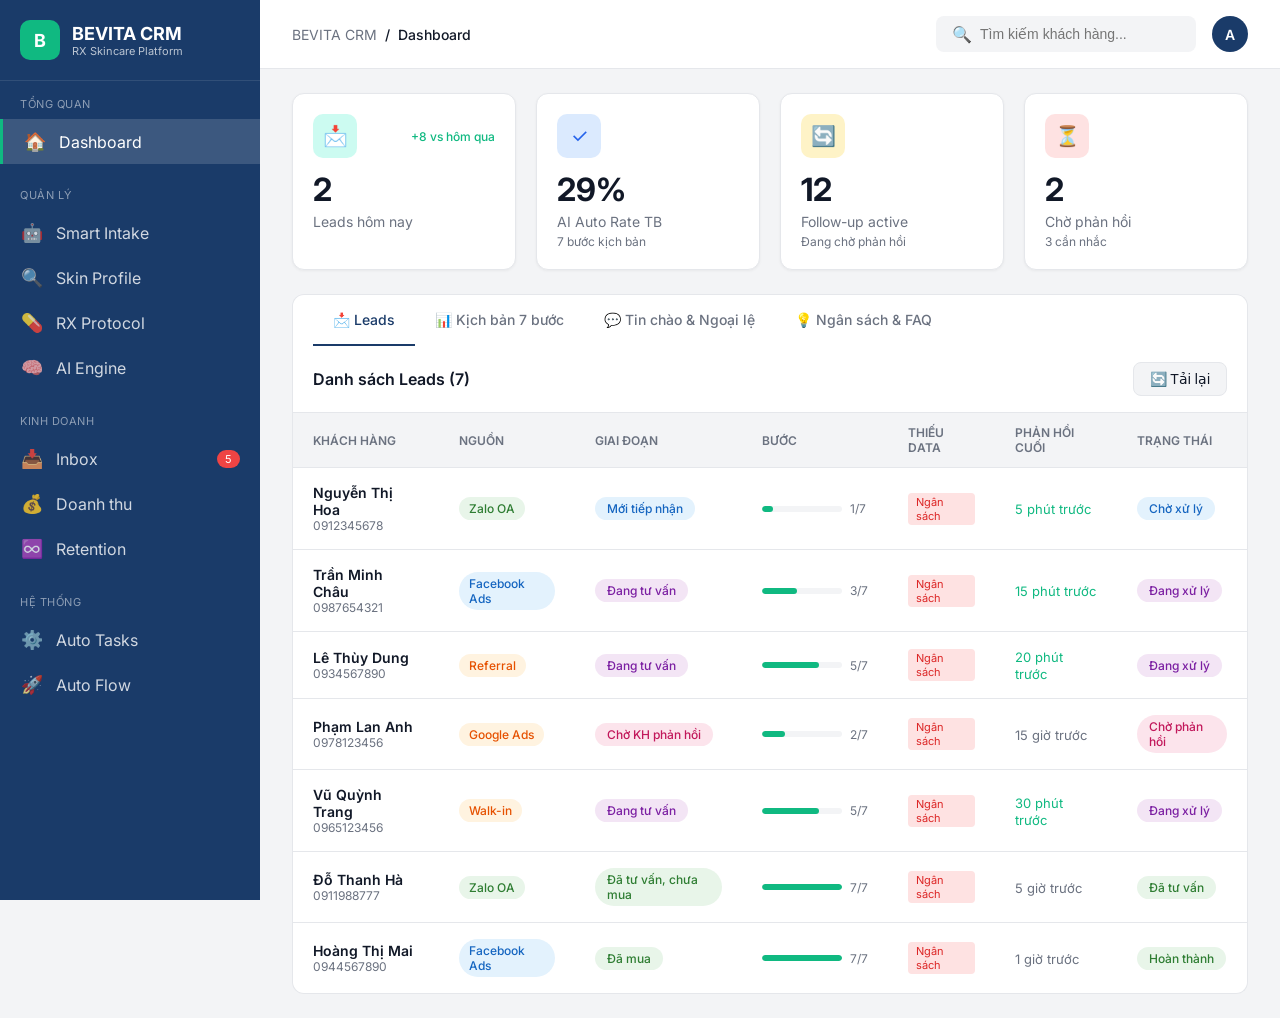
==== crm/index.html @ ffce0456 "Update Customer Detail UI to match new design" ====
<!DOCTYPE html>
<html lang="vi">
<head>
    <meta charset="UTF-8">
    <meta name="viewport" content="width=device-width, initial-scale=1.0">
    <title>BEVITA CRM - Dashboard</title>
    <link rel="stylesheet" href="css/styles.css">
    <link href="https://fonts.googleapis.com/css2?family=Inter:wght@400;500;600;700&display=swap" rel="stylesheet">
    <style>
        :root {
            --primary: #1a3b69;
            --primary-light: #2d5a9e;
            --accent: #10B981;
            --accent-light: #D1FAE5;
            --warning: #F59E0B;
            --danger: #EF4444;
            --bg: #F3F4F6;
            --surface: #FFFFFF;
            --border: #E5E7EB;
            --text: #111827;
            --text-secondary: #6B7280;
        }

        * {
            margin: 0;
            padding: 0;
            box-sizing: border-box;
        }

        body {
            font-family: 'Inter', -apple-system, BlinkMacSystemFont, sans-serif;
            background: var(--bg);
            color: var(--text);
            min-height: 100vh;
        }

        /* Layout */
        .app-layout {
            display: flex;
            min-height: 100vh;
        }

        /* Sidebar */
        .sidebar {
            width: 260px;
            background: var(--primary);
            color: white;
            padding: 0;
            flex-shrink: 0;
            position: fixed;
            height: 100vh;
            overflow-y: auto;
        }

        .sidebar-header {
            padding: 20px;
            border-bottom: 1px solid rgba(255,255,255,0.1);
        }

        .logo {
            display: flex;
            align-items: center;
            gap: 12px;
        }

        .logo-icon {
            width: 40px;
            height: 40px;
            background: var(--accent);
            border-radius: 10px;
            display: flex;
            align-items: center;
            justify-content: center;
            font-weight: 700;
            font-size: 18px;
        }

        .logo-text h1 {
            font-size: 18px;
            font-weight: 700;
        }

        .logo-text p {
            font-size: 11px;
            opacity: 0.7;
        }

        .sidebar-nav {
            padding: 16px 0;
        }

        .nav-section {
            margin-bottom: 24px;
        }

        .nav-section-title {
            font-size: 11px;
            text-transform: uppercase;
            color: rgba(255,255,255,0.5);
            padding: 0 20px;
            margin-bottom: 8px;
            letter-spacing: 0.5px;
        }

        .nav-item {
            display: flex;
            align-items: center;
            gap: 12px;
            padding: 12px 20px;
            color: rgba(255,255,255,0.8);
            text-decoration: none;
            transition: all 0.2s;
            cursor: pointer;
        }

        .nav-item:hover {
            background: rgba(255,255,255,0.1);
            color: white;
        }

        .nav-item.active {
            background: rgba(255,255,255,0.15);
            color: white;
            border-left: 3px solid var(--accent);
        }

        .nav-item .badge {
            margin-left: auto;
            background: var(--danger);
            color: white;
            font-size: 11px;
            padding: 2px 8px;
            border-radius: 10px;
        }

        .nav-icon {
            font-size: 18px;
            width: 24px;
            text-align: center;
        }

        /* Main Content */
        .main-content {
            flex: 1;
            margin-left: 260px;
            min-height: 100vh;
        }

        /* Header */
        .top-header {
            background: var(--surface);
            padding: 16px 32px;
            border-bottom: 1px solid var(--border);
            display: flex;
            align-items: center;
            justify-content: space-between;
            position: sticky;
            top: 0;
            z-index: 100;
        }

        .breadcrumb {
            display: flex;
            align-items: center;
            gap: 8px;
            font-size: 14px;
        }

        .breadcrumb a {
            color: var(--text-secondary);
            text-decoration: none;
        }

        .breadcrumb span {
            color: var(--text);
            font-weight: 500;
        }

        .header-actions {
            display: flex;
            align-items: center;
            gap: 16px;
        }

        .search-box {
            display: flex;
            align-items: center;
            background: var(--bg);
            border-radius: 8px;
            padding: 8px 16px;
            gap: 8px;
        }

        .search-box input {
            border: none;
            background: transparent;
            outline: none;
            font-size: 14px;
            width: 200px;
        }

        .user-menu {
            display: flex;
            align-items: center;
            gap: 12px;
            cursor: pointer;
        }

        .user-avatar {
            width: 36px;
            height: 36px;
            border-radius: 50%;
            background: var(--primary);
            color: white;
            display: flex;
            align-items: center;
            justify-content: center;
            font-weight: 600;
            font-size: 14px;
        }

        /* Page Content */
        .page-content {
            padding: 24px 32px;
        }

        .page-header {
            margin-bottom: 24px;
        }

        .page-title {
            font-size: 24px;
            font-weight: 700;
            color: var(--text);
            margin-bottom: 4px;
        }

        .page-subtitle {
            font-size: 14px;
            color: var(--text-secondary);
        }

        /* Metrics Grid */
        .metrics-grid {
            display: grid;
            grid-template-columns: repeat(4, 1fr);
            gap: 20px;
            margin-bottom: 24px;
        }

        .metric-card {
            background: var(--surface);
            border-radius: 12px;
            padding: 20px;
            box-shadow: 0 1px 3px rgba(0,0,0,0.05);
            border: 1px solid var(--border);
        }

        .metric-header {
            display: flex;
            align-items: center;
            justify-content: space-between;
            margin-bottom: 12px;
        }

        .metric-icon {
            width: 44px;
            height: 44px;
            border-radius: 10px;
            display: flex;
            align-items: center;
            justify-content: center;
            font-size: 20px;
        }

        .metric-icon.teal {
            background: #CCFBF1;
            color: #0D9488;
        }

        .metric-icon.blue {
            background: #DBEAFE;
            color: #2563EB;
        }

        .metric-icon.orange {
            background: #FEF3C7;
            color: #D97706;
        }

        .metric-icon.red {
            background: #FEE2E2;
            color: #DC2626;
        }

        .metric-trend {
            font-size: 12px;
            font-weight: 500;
        }

        .metric-trend.up {
            color: var(--accent);
        }

        .metric-trend.down {
            color: var(--danger);
        }

        .metric-value {
            font-size: 32px;
            font-weight: 700;
            color: var(--text);
            margin-bottom: 4px;
        }

        .metric-label {
            font-size: 14px;
            color: var(--text-secondary);
        }

        .metric-sublabel {
            font-size: 12px;
            color: var(--text-secondary);
            margin-top: 4px;
        }

        /* Tabs */
        .tabs {
            display: flex;
            gap: 0;
            background: var(--surface);
            border-radius: 12px 12px 0 0;
            border: 1px solid var(--border);
            border-bottom: none;
            padding: 0 20px;
        }

        .tab {
            padding: 16px 20px;
            font-size: 14px;
            font-weight: 500;
            color: var(--text-secondary);
            cursor: pointer;
            border-bottom: 2px solid transparent;
            transition: all 0.2s;
            display: flex;
            align-items: center;
            gap: 8px;
        }

        .tab:hover {
            color: var(--text);
        }

        .tab.active {
            color: var(--primary);
            border-bottom-color: var(--primary);
        }

        /* Table */
        .table-container {
            background: var(--surface);
            border-radius: 0 0 12px 12px;
            border: 1px solid var(--border);
            border-top: none;
            overflow: hidden;
        }

        .table-header {
            display: flex;
            align-items: center;
            justify-content: space-between;
            padding: 16px 20px;
            border-bottom: 1px solid var(--border);
        }

        .table-title {
            font-size: 16px;
            font-weight: 600;
        }

        .table-actions {
            display: flex;
            gap: 12px;
        }

        .btn {
            padding: 8px 16px;
            border-radius: 8px;
            font-size: 14px;
            font-weight: 500;
            cursor: pointer;
            transition: all 0.2s;
            border: none;
            display: inline-flex;
            align-items: center;
            gap: 8px;
        }

        .btn-primary {
            background: var(--primary);
            color: white;
        }

        .btn-primary:hover {
            background: var(--primary-light);
        }

        .btn-secondary {
            background: var(--bg);
            color: var(--text);
            border: 1px solid var(--border);
        }

        .btn-secondary:hover {
            background: var(--border);
        }

        table {
            width: 100%;
            border-collapse: collapse;
        }

        th {
            text-align: left;
            padding: 12px 20px;
            font-size: 12px;
            font-weight: 600;
            color: var(--text-secondary);
            text-transform: uppercase;
            background: var(--bg);
            border-bottom: 1px solid var(--border);
        }

        td {
            padding: 16px 20px;
            font-size: 14px;
            border-bottom: 1px solid var(--border);
            vertical-align: middle;
        }

        tr:hover {
            background: var(--bg);
        }

        tr:last-child td {
            border-bottom: none;
        }

        /* Customer Cell */
        .customer-cell {
            display: flex;
            flex-direction: column;
        }

        .customer-name {
            font-weight: 600;
            color: var(--text);
        }

        .customer-phone {
            font-size: 12px;
            color: var(--text-secondary);
        }

        /* Source Badge */
        .source-badge {
            display: inline-flex;
            align-items: center;
            gap: 6px;
            padding: 4px 10px;
            border-radius: 20px;
            font-size: 12px;
            font-weight: 500;
        }

        .source-badge.zalo {
            background: #E8F5E9;
            color: #2E7D32;
        }

        .source-badge.facebook {
            background: #E3F2FD;
            color: #1565C0;
        }

        .source-badge.website {
            background: #FFF3E0;
            color: #E65100;
        }

        /* Status Badge */
        .status-badge {
            display: inline-flex;
            align-items: center;
            gap: 6px;
            padding: 4px 12px;
            border-radius: 20px;
            font-size: 12px;
            font-weight: 500;
        }

        .status-badge.new {
            background: #E3F2FD;
            color: #1565C0;
        }

        .status-badge.survey {
            background: #FFF8E1;
            color: #F57F17;
        }

        .status-badge.consulting {
            background: #F3E5F5;
            color: #7B1FA2;
        }

        .status-badge.waiting {
            background: #FCE4EC;
            color: #C2185B;
        }

        .status-badge.closed {
            background: #E8F5E9;
            color: #2E7D32;
        }

        /* Step Progress */
        .step-progress {
            display: flex;
            align-items: center;
            gap: 8px;
        }

        .step-bar {
            width: 80px;
            height: 6px;
            background: var(--bg);
            border-radius: 3px;
            overflow: hidden;
        }

        .step-fill {
            height: 100%;
            background: var(--accent);
            border-radius: 3px;
            transition: width 0.3s;
        }

        .step-text {
            font-size: 12px;
            color: var(--text-secondary);
            white-space: nowrap;
        }

        /* Missing Data */
        .missing-data {
            display: flex;
            flex-wrap: wrap;
            gap: 4px;
        }

        .missing-tag {
            font-size: 11px;
            padding: 2px 8px;
            background: #FEE2E2;
            color: #DC2626;
            border-radius: 4px;
        }

        /* Time */
        .time-cell {
            font-size: 13px;
            color: var(--text-secondary);
        }

        .time-cell.recent {
            color: var(--accent);
        }

        /* Empty State */
        .empty-state {
            padding: 60px 20px;
            text-align: center;
        }

        .empty-icon {
            font-size: 48px;
            margin-bottom: 16px;
            opacity: 0.5;
        }

        .empty-title {
            font-size: 16px;
            font-weight: 600;
            margin-bottom: 8px;
        }

        .empty-desc {
            font-size: 14px;
            color: var(--text-secondary);
        }

        /* Loading */
        .loading {
            padding: 40px;
            text-align: center;
            color: var(--text-secondary);
        }

        .spinner {
            width: 32px;
            height: 32px;
            border: 3px solid var(--border);
            border-top-color: var(--primary);
            border-radius: 50%;
            animation: spin 1s linear infinite;
            margin: 0 auto 12px;
        }

        @keyframes spin {
            to { transform: rotate(360deg); }
        }

        /* Modal */
        .modal-overlay {
            position: fixed;
            top: 0;
            left: 0;
            right: 0;
            bottom: 0;
            background: rgba(0,0,0,0.5);
            display: none;
            align-items: center;
            justify-content: center;
            z-index: 1000;
        }

        .modal-overlay.active {
            display: flex;
        }

        .modal {
            background: var(--surface);
            border-radius: 16px;
            width: 90%;
            max-width: 1200px;
            max-height: 90vh;
            overflow: hidden;
            box-shadow: 0 20px 40px rgba(0,0,0,0.2);
        }

        .modal-header {
            padding: 20px 24px;
            border-bottom: 1px solid var(--border);
            display: flex;
            align-items: center;
            justify-content: space-between;
        }

        .modal-title {
            font-size: 20px;
            font-weight: 700;
        }

        .modal-close {
            width: 36px;
            height: 36px;
            border: none;
            background: var(--bg);
            border-radius: 8px;
            cursor: pointer;
            font-size: 18px;
            display: flex;
            align-items: center;
            justify-content: center;
        }

        .modal-body {
            padding: 24px;
            overflow-y: auto;
            max-height: calc(90vh - 140px);
        }

        /* Lead Detail - New Design */
        .lead-detail {
            display: grid;
            grid-template-columns: 1fr 340px;
            gap: 24px;
            align-items: start;
        }

        .lead-main {
            display: flex;
            flex-direction: column;
            gap: 24px;
        }

        /* Header Card */
        .detail-header {
            background: var(--surface);
            border-radius: 12px;
            padding: 24px;
            border: 1px solid var(--border);
            box-shadow: 0 1px 3px rgba(0,0,0,0.05);
        }

        .detail-header h2 {
            font-size: 24px;
            font-weight: 700;
            color: var(--text);
            margin-bottom: 12px;
        }

        .detail-meta {
            display: flex;
            flex-wrap: wrap;
            gap: 24px;
            margin-bottom: 24px;
            font-size: 14px;
            color: var(--text-secondary);
        }

        .detail-meta span {
            display: flex;
            align-items: center;
            gap: 8px;
        }

        .progress-container {
            background: var(--bg);
            padding: 16px 20px;
            border-radius: 8px;
        }

        .progress-track {
            height: 8px;
            background: #E5E7EB;
            border-radius: 4px;
            overflow: hidden;
            margin-bottom: 8px;
        }

        .progress-fill {
            height: 100%;
            background: #10B981;
            border-radius: 4px;
            transition: width 0.5s ease;
        }

        .progress-labels {
            display: flex;
            justify-content: space-between;
            font-size: 13px;
            color: var(--text-secondary);
        }

        .progress-labels strong {
            color: var(--text);
            font-weight: 500;
        }

        /* Steps Grid */
        .steps-grid {
            display: grid;
            grid-template-columns: repeat(2, 1fr);
            gap: 16px;
        }

        .step-card {
            background: var(--surface);
            border: 1px solid var(--border);
            border-radius: 12px;
            padding: 20px;
            min-height: 100px;
            display: flex;
            flex-direction: column;
            justify-content: space-between;
            cursor: pointer;
            transition: all 0.2s;
        }

        .step-card:hover {
            box-shadow: 0 4px 12px rgba(0,0,0,0.05);
            border-color: var(--primary);
        }

        .step-card.completed {
            background: #ECFDF5;
            border-color: #A7F3D0;
        }

        .step-header {
            display: flex;
            justify-content: space-between;
            align-items: center;
            margin-bottom: 12px;
        }

        .step-badge {
            background: rgba(0,0,0,0.05);
            color: var(--text-secondary);
            font-size: 12px;
            font-weight: 600;
            padding: 2px 8px;
            border-radius: 4px;
        }

        .step-status {
            font-size: 12px;
            font-weight: 500;
        }

        .step-status.completed {
            color: #10B981;
        }

        .step-name {
            font-size: 15px;
            font-weight: 600;
            color: var(--text);
        }

        /* Right Sidebar */
        .lead-sidebar {
            display: flex;
            flex-direction: column;
            gap: 16px;
        }

        .sidebar-card {
            background: var(--surface);
            border: 1px solid var(--border);
            border-radius: 12px;
            padding: 20px;
            box-shadow: 0 1px 2px rgba(0,0,0,0.05);
        }

        .sidebar-title {
            font-size: 15px;
            font-weight: 600;
            color: var(--text);
            margin-bottom: 16px;
            display: flex;
            align-items: center;
            gap: 8px;
        }

        .sidebar-title i {
            color: var(--primary);
        }

        /* Action Buttons */
        .action-grid {
            display: grid;
            grid-template-columns: repeat(3, 1fr);
            gap: 12px;
            margin-bottom: 12px;
        }

        .action-btn {
            background: var(--bg);
            border: 1px solid var(--border);
            border-radius: 8px;
            padding: 12px 8px;
            display: flex;
            flex-direction: column;
            align-items: center;
            justify-content: center;
            gap: 8px;
            cursor: pointer;
            transition: all 0.2s;
            color: var(--text);
            font-size: 12px;
            font-weight: 500;
        }

        .action-btn:hover {
            background: #E5E7EB;
        }

        .action-btn.full {
            width: 100%;
            flex-direction: row;
            padding: 12px;
        }

        .action-icon {
            font-size: 18px;
        }

        /* Info List */
        .info-list {
            display: flex;
            flex-direction: column;
            gap: 12px;
        }

        .info-item {
            display: flex;
            justify-content: space-between;
            align-items: center;
            font-size: 14px;
        }

        .info-label {
            color: var(--text-secondary);
        }

        .info-value {
            font-weight: 500;
            color: var(--text);
            text-align: right;
        }

        /* Team List */
        .team-list {
            display: flex;
            flex-direction: column;
            gap: 16px;
        }

        .team-item {
            display: flex;
            align-items: center;
            gap: 12px;
        }

        .team-avatar {
            width: 40px;
            height: 40px;
            border-radius: 50%;
            background: var(--primary);
            color: white;
            display: flex;
            align-items: center;
            justify-content: center;
            font-weight: 600;
            font-size: 16px;
        }

        .team-info {
            display: flex;
            flex-direction: column;
        }

        .team-name {
            font-size: 14px;
            font-weight: 600;
            color: var(--text);
        }

        .team-role {
            font-size: 12px;
            color: var(--text-secondary);
        }

        /* Responsive */
        @media (max-width: 1200px) {
            .metrics-grid {
                grid-template-columns: repeat(2, 1fr);
            }
            .lead-detail {
                grid-template-columns: 1fr;
            }
            .lead-sidebar {
                display: grid;
                grid-template-columns: repeat(2, 1fr);
                align-items: start;
            }
        }

        @media (max-width: 768px) {
            .sidebar {
                display: none;
            }
            .main-content {
                margin-left: 0;
            }
            .metrics-grid {
                grid-template-columns: 1fr;
            }
            .steps-grid {
                grid-template-columns: 1fr;
            }
            .lead-sidebar {
                grid-template-columns: 1fr;
            }
        }
    </style>
</head>
<body>
    <div class="app-layout">
        <!-- Sidebar -->
        <aside class="sidebar">
            <div class="sidebar-header">
                <div class="logo">
                    <div class="logo-icon">B</div>
                    <div class="logo-text">
                        <h1>BEVITA CRM</h1>
                        <p>RX Skincare Platform</p>
                    </div>
                </div>
            </div>
            <nav class="sidebar-nav">
                <div class="nav-section">
                    <div class="nav-section-title">Tổng quan</div>
                    <a class="nav-item active" onclick="CRM.navigate('dashboard')">
                        <span class="nav-icon">🏠</span>
                        Dashboard
                    </a>
                </div>
                <div class="nav-section">
                    <div class="nav-section-title">Quản lý</div>
                    <a class="nav-item" onclick="CRM.navigate('smart-intake')">
                        <span class="nav-icon">🤖</span>
                        Smart Intake
                    </a>
                    <a class="nav-item" onclick="CRM.navigate('skin-profile')">
                        <span class="nav-icon">🔍</span>
                        Skin Profile
                    </a>
                    <a class="nav-item" onclick="CRM.navigate('rx-protocol')">
                        <span class="nav-icon">💊</span>
                        RX Protocol
                    </a>
                    <a class="nav-item" onclick="CRM.navigate('ai-engine')">
                        <span class="nav-icon">🧠</span>
                        AI Engine
                    </a>
                </div>
                <div class="nav-section">
                    <div class="nav-section-title">Kinh doanh</div>
                    <a class="nav-item" onclick="CRM.navigate('inbox')">
                        <span class="nav-icon">📥</span>
                        Inbox
                        <span class="badge">5</span>
                    </a>
                    <a class="nav-item" onclick="CRM.navigate('revenue')">
                        <span class="nav-icon">💰</span>
                        Doanh thu
                    </a>
                    <a class="nav-item" onclick="CRM.navigate('retention')">
                        <span class="nav-icon">♾️</span>
                        Retention
                    </a>
                </div>
                <div class="nav-section">
                    <div class="nav-section-title">Hệ thống</div>
                    <a class="nav-item" onclick="CRM.navigate('auto-tasks')">
                        <span class="nav-icon">⚙️</span>
                        Auto Tasks
                    </a>
                    <a class="nav-item" onclick="CRM.navigate('auto-flow')">
                        <span class="nav-icon">🚀</span>
                        Auto Flow
                    </a>
                </div>
            </nav>
        </aside>

        <!-- Main Content -->
        <main class="main-content">
            <!-- Header -->
            <header class="top-header">
                <div class="breadcrumb">
                    <a href="#">BEVITA CRM</a>
                    <span>/</span>
                    <span id="breadcrumb-current">Dashboard</span>
                </div>
                <div class="header-actions">
                    <div class="search-box">
                        <span>🔍</span>
                        <input type="text" placeholder="Tìm kiếm khách hàng..." id="searchInput">
                    </div>
                    <div class="user-menu">
                        <div class="user-avatar">A</div>
                    </div>
                </div>
            </header>

            <!-- Page Content -->
            <div class="page-content" id="pageContent">
                <!-- Metrics -->
                <div class="metrics-grid">
                    <div class="metric-card">
                        <div class="metric-header">
                            <div class="metric-icon teal">📩</div>
                            <span class="metric-trend up">+8 vs hôm qua</span>
                        </div>
                        <div class="metric-value" id="leadsToday">--</div>
                        <div class="metric-label">Leads hôm nay</div>
                    </div>
                    <div class="metric-card">
                        <div class="metric-header">
                            <div class="metric-icon blue">✓</div>
                        </div>
                        <div class="metric-value" id="autoRate">--%</div>
                        <div class="metric-label">AI Auto Rate TB</div>
                        <div class="metric-sublabel">7 bước kịch bản</div>
                    </div>
                    <div class="metric-card">
                        <div class="metric-header">
                            <div class="metric-icon orange">🔄</div>
                        </div>
                        <div class="metric-value" id="followUpActive">--</div>
                        <div class="metric-label">Follow-up active</div>
                        <div class="metric-sublabel">Đang chờ phản hồi</div>
                    </div>
                    <div class="metric-card">
                        <div class="metric-header">
                            <div class="metric-icon red">⏳</div>
                        </div>
                        <div class="metric-value" id="waitingReply">--</div>
                        <div class="metric-label">Chờ phản hồi</div>
                        <div class="metric-sublabel">3 cần nhắc</div>
                    </div>
                </div>

                <!-- Tabs -->
                <div class="tabs">
                    <div class="tab active" data-tab="leads" onclick="CRM.switchTab('leads')">
                        📩 Leads
                    </div>
                    <div class="tab" data-tab="script" onclick="CRM.switchTab('script')">
                        📊 Kịch bản 7 bước
                    </div>
                    <div class="tab" data-tab="greeting" onclick="CRM.switchTab('greeting')">
                        💬 Tin chào & Ngoại lệ
                    </div>
                    <div class="tab" data-tab="faq" onclick="CRM.switchTab('faq')">
                        💡 Ngân sách & FAQ
                    </div>
                </div>

                <!-- Table -->
                <div class="table-container">
                    <div class="table-header">
                        <div class="table-title">Danh sách Leads <span id="totalLeads">(0)</span></div>
                        <div class="table-actions">
                            <button class="btn btn-secondary" onclick="CRM.refreshData()">
                                🔄 Tải lại
                            </button>
                        </div>
                    </div>
                    <div id="tableContent">
                        <div class="loading">
                            <div class="spinner"></div>
                            <div>Đang tải dữ liệu...</div>
                        </div>
                    </div>
                </div>
            </div>
        </main>
    </div>

    <!-- Lead Detail Modal -->
    <div class="modal-overlay" id="leadModal">
        <div class="modal">
            <div class="modal-header">
                <div class="modal-title">Chi tiết khách hàng</div>
                <button class="modal-close" onclick="CRM.closeModal()">×</button>
            </div>
            <div class="modal-body" id="leadModalContent">
                <!-- Dynamic Content -->
            </div>
        </div>
    </div>

    <script src="js/app.js?v=20260316_1"></script>
</body>
</html>
---- crm/css/styles.css ----
/* ============================================
   BEVITA CRM — Additional Styles
   ============================================ */

/* This file contains additional styles if needed */
/* Main styles are inline in index.html */

/* Print styles */
@media print {
    .sidebar, .top-header, .tabs, .table-header {
        display: none !important;
    }
    .main-content {
        margin-left: 0 !important;
    }
    .metric-card, .table-container {
        break-inside: avoid;
    }
}

/* Animations */
@keyframes fadeIn {
    from { opacity: 0; transform: translateY(10px); }
    to { opacity: 1; transform: translateY(0); }
}

.metric-card {
    animation: fadeIn 0.3s ease-out;
}

.metric-card:nth-child(2) { animation-delay: 0.1s; }
.metric-card:nth-child(3) { animation-delay: 0.2s; }
.metric-card:nth-child(4) { animation-delay: 0.3s; }

/* Scrollbar */
::-webkit-scrollbar {
    width: 8px;
    height: 8px;
}

::-webkit-scrollbar-track {
    background: var(--bg, #f3f4f6);
}

::-webkit-scrollbar-thumb {
    background: #c1c1c1;
    border-radius: 4px;
}

::-webkit-scrollbar-thumb:hover {
    background: #a1a1a1;
}

/* Tooltip */
[data-tooltip] {
    position: relative;
}

[data-tooltip]::after {
    content: attr(data-tooltip);
    position: absolute;
    bottom: 100%;
    left: 50%;
    transform: translateX(-50%);
    padding: 6px 10px;
    background: #1a3b69;
    color: white;
    font-size: 12px;
    border-radius: 6px;
    white-space: nowrap;
    opacity: 0;
    visibility: hidden;
    transition: all 0.2s;
}

[data-tooltip]:hover::after {
    opacity: 1;
    visibility: visible;
}
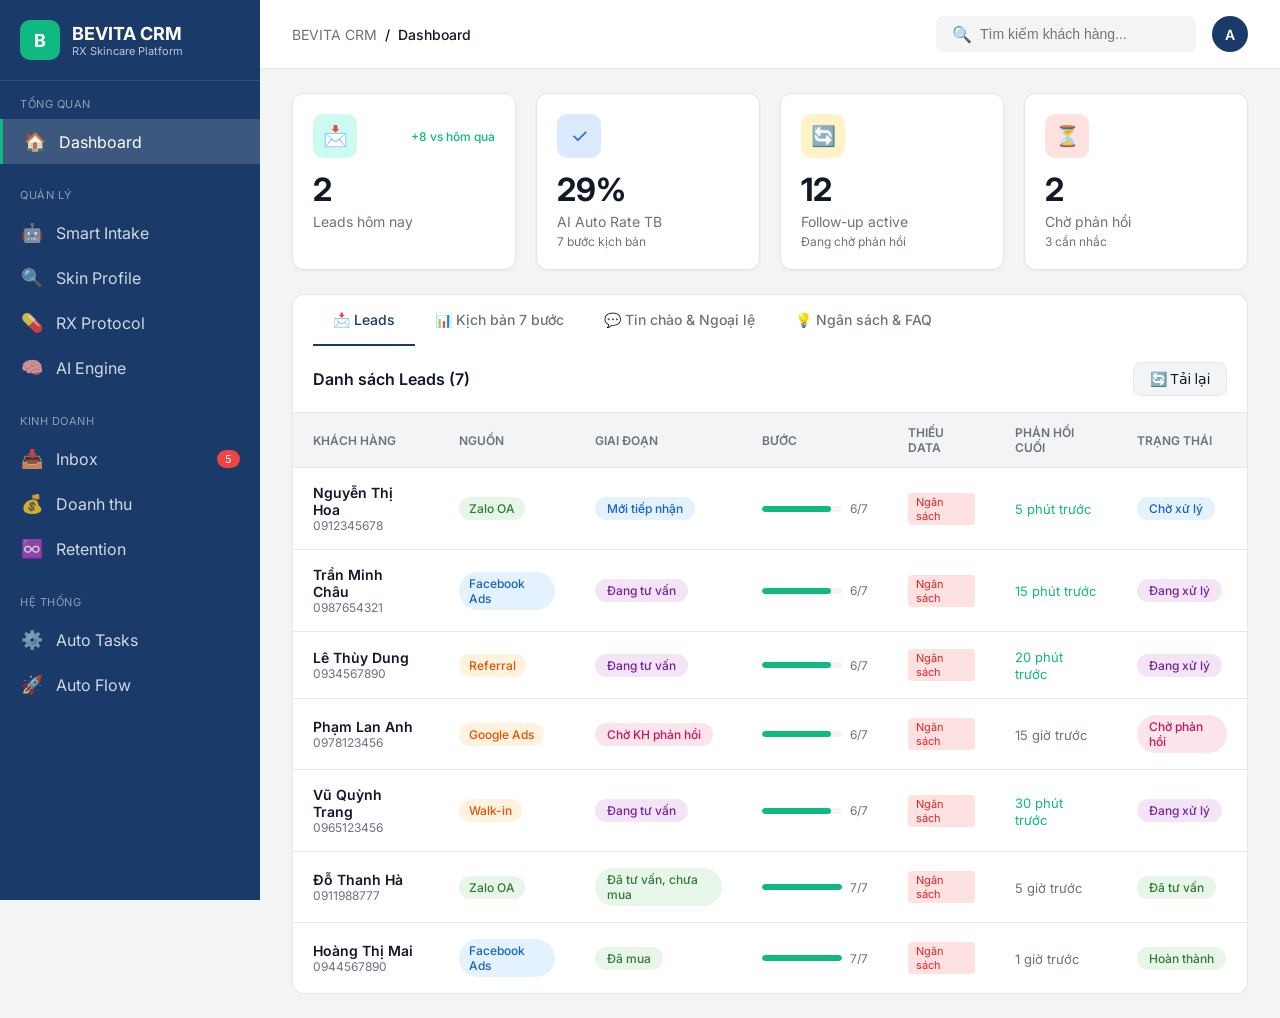
==== commit 208d6f3a: "Fix progress calculation when current_step not updated" ====
--- a/crm/index.html
+++ b/crm/index.html
@@ -760,65 +760,234 @@
             font-weight: 500;
         }
 
-        /* Steps Grid */
-        .steps-grid {
-            display: grid;
-            grid-template-columns: repeat(2, 1fr);
+        /* Steps List (Accordion) */
+        .steps-list {
+            display: flex;
+            flex-direction: column;
             gap: 16px;
         }
 
-        .step-card {
+        .step-item {
             background: var(--surface);
             border: 1px solid var(--border);
             border-radius: 12px;
-            padding: 20px;
-            min-height: 100px;
-            display: flex;
-            flex-direction: column;
+            overflow: hidden;
+            transition: all 0.2s;
+        }
+
+        .step-item.active {
+            box-shadow: 0 4px 12px rgba(0,0,0,0.05);
+            border-color: var(--primary);
+        }
+
+        .step-header {
+            padding: 16px 20px;
+            display: flex;
+            align-items: center;
             justify-content: space-between;
             cursor: pointer;
-            transition: all 0.2s;
-        }
-
-        .step-card:hover {
-            box-shadow: 0 4px 12px rgba(0,0,0,0.05);
-            border-color: var(--primary);
-        }
-
-        .step-card.completed {
+            background: var(--surface);
+        }
+
+        .step-header:hover {
+            background: var(--bg);
+        }
+
+        .step-title-group {
+            display: flex;
+            align-items: center;
+            gap: 12px;
+        }
+
+        .step-icon {
+            width: 32px;
+            height: 32px;
+            border-radius: 50%;
+            display: flex;
+            align-items: center;
+            justify-content: center;
+            font-size: 16px;
+            background: var(--bg);
+            color: var(--text-secondary);
+        }
+
+        .step-item.completed .step-icon {
             background: #ECFDF5;
-            border-color: #A7F3D0;
-        }
-
-        .step-header {
-            display: flex;
-            justify-content: space-between;
-            align-items: center;
-            margin-bottom: 12px;
-        }
-
-        .step-badge {
-            background: rgba(0,0,0,0.05);
-            color: var(--text-secondary);
-            font-size: 12px;
-            font-weight: 600;
-            padding: 2px 8px;
-            border-radius: 4px;
-        }
-
-        .step-status {
-            font-size: 12px;
-            font-weight: 500;
-        }
-
-        .step-status.completed {
             color: #10B981;
+        }
+
+        .step-info {
+            display: flex;
+            flex-direction: column;
         }
 
         .step-name {
             font-size: 15px;
             font-weight: 600;
             color: var(--text);
+        }
+
+        .step-meta {
+            font-size: 12px;
+            color: var(--text-secondary);
+            display: flex;
+            gap: 8px;
+        }
+
+        .step-status-badge {
+            padding: 2px 8px;
+            border-radius: 12px;
+            font-size: 11px;
+            font-weight: 500;
+            background: var(--bg);
+            color: var(--text-secondary);
+        }
+
+        .step-item.completed .step-status-badge {
+            background: #ECFDF5;
+            color: #10B981;
+        }
+
+        .step-toggle {
+            transition: transform 0.3s;
+            color: var(--text-secondary);
+        }
+
+        .step-item.expanded .step-toggle {
+            transform: rotate(180deg);
+        }
+
+        /* Step Content */
+        .step-content {
+            display: none;
+            padding: 20px;
+            background: #F8FAFC;
+            border-top: 1px solid var(--border);
+        }
+
+        .step-item.expanded .step-content {
+            display: block;
+        }
+
+        /* Chat Styles */
+        .chat-container {
+            display: flex;
+            flex-direction: column;
+            gap: 16px;
+        }
+
+        .chat-message {
+            display: flex;
+            gap: 12px;
+            max-width: 90%;
+        }
+
+        .chat-message.system {
+            width: 100%;
+            max-width: 100%;
+            background: #E0F2FE;
+            padding: 12px;
+            border-radius: 8px;
+            font-size: 13px;
+            color: #0369A1;
+            border: 1px solid #BAE6FD;
+            align-items: flex-start;
+        }
+
+        .chat-message.user {
+            align-self: flex-start;
+        }
+
+        .chat-message.agent {
+            align-self: flex-start;
+        }
+
+        .chat-avatar {
+            width: 32px;
+            height: 32px;
+            border-radius: 50%;
+            background: var(--bg);
+            display: flex;
+            align-items: center;
+            justify-content: center;
+            font-size: 14px;
+            flex-shrink: 0;
+        }
+
+        .chat-avatar.user {
+            background: #F3F4F6;
+            color: #4B5563;
+        }
+
+        .chat-avatar.agent {
+            background: #FCE7F3;
+            color: #BE185D;
+        }
+
+        .chat-bubble {
+            background: white;
+            padding: 12px 16px;
+            border-radius: 12px;
+            border: 1px solid var(--border);
+            font-size: 14px;
+            color: var(--text);
+            box-shadow: 0 1px 2px rgba(0,0,0,0.02);
+        }
+
+        .chat-header {
+            font-size: 12px;
+            font-weight: 600;
+            margin-bottom: 4px;
+            color: var(--text-secondary);
+            display: flex;
+            justify-content: space-between;
+        }
+
+        .chat-time {
+            font-weight: 400;
+            font-size: 11px;
+            opacity: 0.7;
+        }
+
+        .photo-grid {
+            display: grid;
+            grid-template-columns: repeat(3, 1fr);
+            gap: 10px;
+            margin-top: 10px;
+        }
+
+        .photo-item {
+            width: 100%;
+            aspect-ratio: 1 / 1;
+            border-radius: 10px;
+            overflow: hidden;
+            border: 1px solid var(--border);
+            background: var(--bg);
+        }
+
+        .photo-item img {
+            width: 100%;
+            height: 100%;
+            object-fit: cover;
+            display: block;
+        }
+
+        .kv {
+            display: grid;
+            grid-template-columns: 180px 1fr;
+            gap: 10px;
+            font-size: 14px;
+        }
+
+        .kv .k {
+            color: var(--text-secondary);
+        }
+
+        .kv .v {
+            font-weight: 500;
+            color: var(--text);
+            white-space: pre-wrap;
+            word-break: break-word;
         }
 
         /* Right Sidebar */
@@ -1167,6 +1336,6 @@
         </div>
     </div>
 
-    <script src="js/app.js?v=20260316_1"></script>
+    <script src="js/app.js?v=20260316_4"></script>
 </body>
 </html>
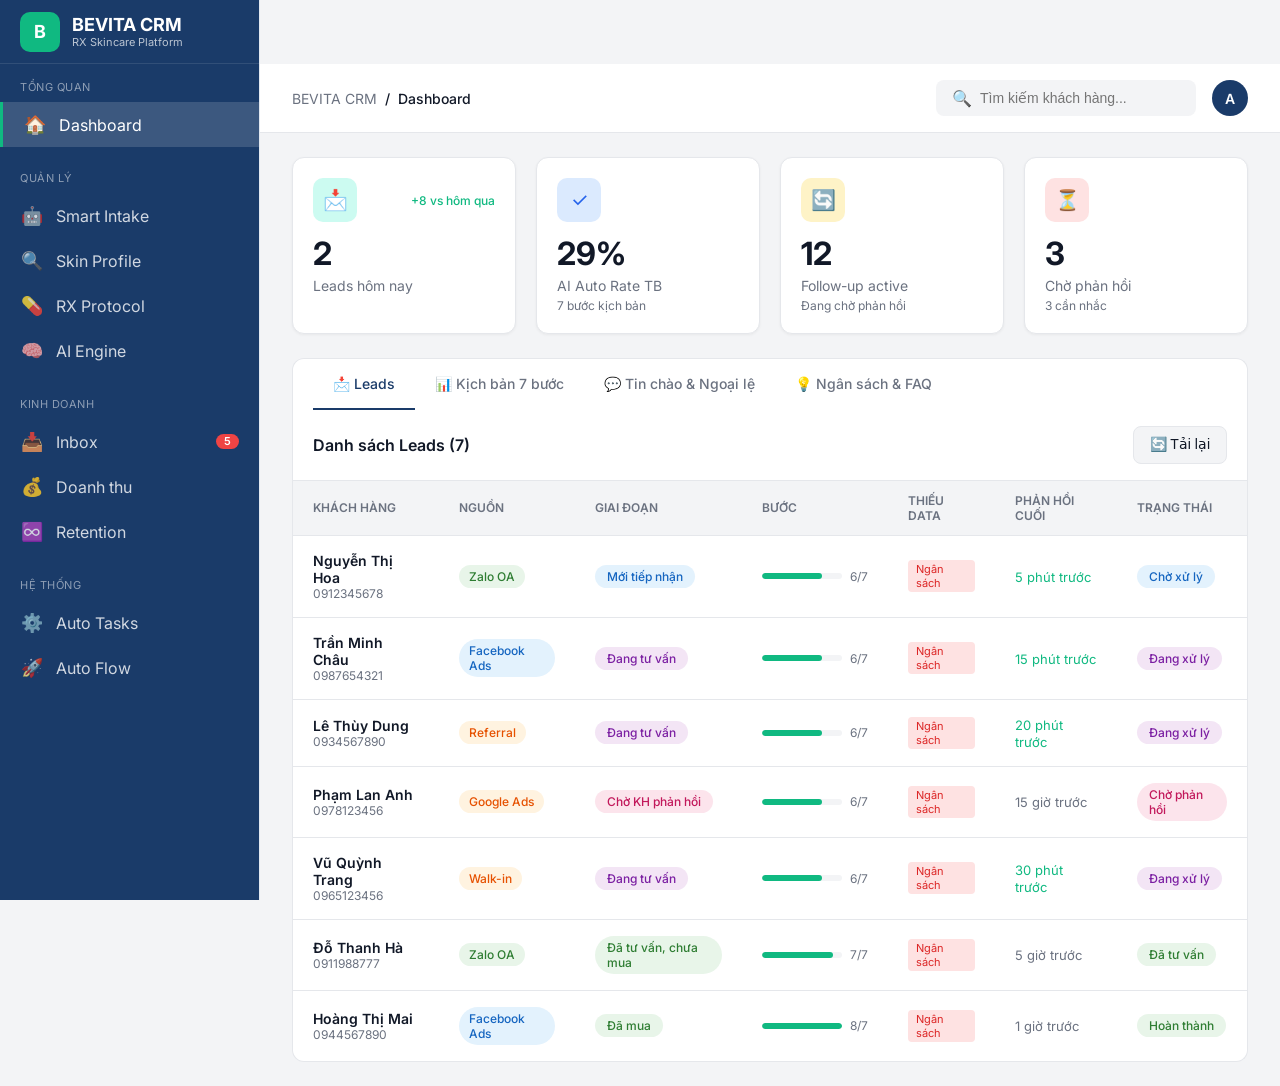
==== commit 07cd63f8: "feat: update index.html to use new design system - Import main.css with design system components - A" ====
--- a/crm/index.html
+++ b/crm/index.html
@@ -4,7 +4,7 @@
     <meta charset="UTF-8">
     <meta name="viewport" content="width=device-width, initial-scale=1.0">
     <title>BEVITA CRM - Dashboard</title>
-    <link rel="stylesheet" href="css/styles.css">
+    <link rel="stylesheet" href="css/main.css">
     <link href="https://fonts.googleapis.com/css2?family=Inter:wght@400;500;600;700&display=swap" rel="stylesheet">
     <style>
         :root {
--- a/crm/css/main.css
+++ b/crm/css/main.css
@@ -0,0 +1,20 @@
+/* ============================================
+   BEVITA CRM - MAIN STYLESHEET
+   Import all design system components
+   ============================================ */
+
+/* Design Tokens */
+@import url('./design-system.css');
+
+/* Components */
+@import url('./components/button.css');
+@import url('./components/input.css');
+@import url('./components/card.css');
+@import url('./components/badge.css');
+@import url('./components/select.css');
+@import url('./components/avatar.css');
+@import url('./components/modal.css');
+@import url('./components/table.css');
+
+/* Layout & App Specific */
+@import url('./layout.css');
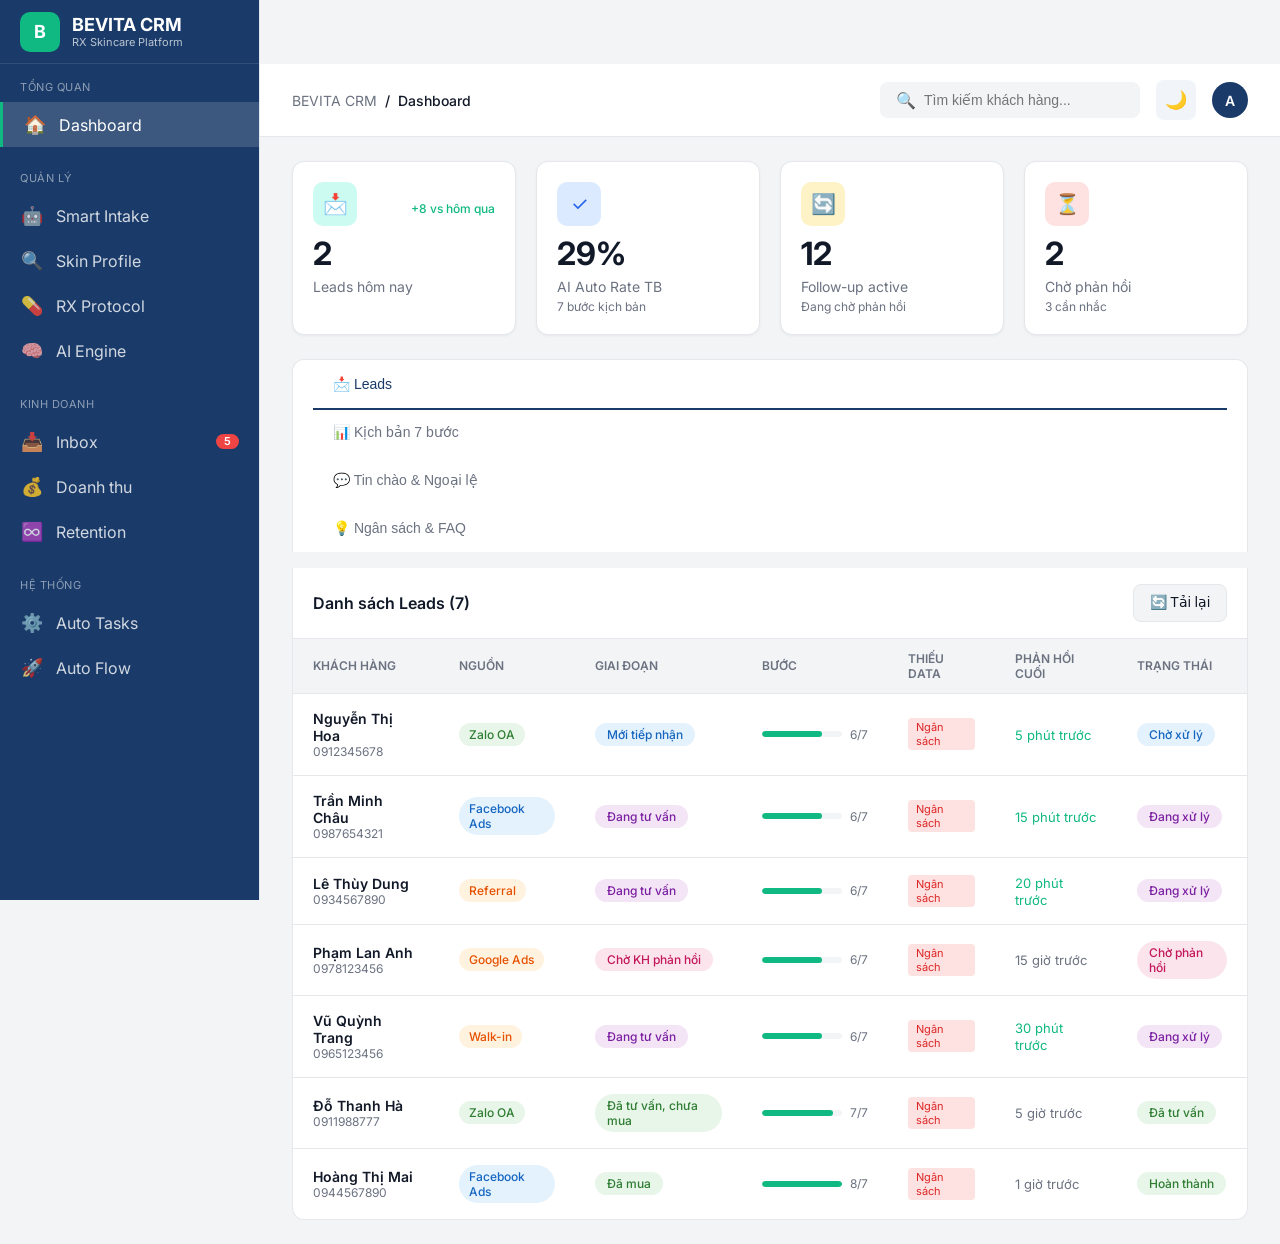
==== commit 9156636b: "feat: add dark mode support with theme toggle - Add dark mode CSS variables in design-system.css - A" ====
--- a/crm/index.html
+++ b/crm/index.html
@@ -1242,6 +1242,9 @@
                         <span>🔍</span>
                         <input type="text" placeholder="Tìm kiếm khách hàng..." id="searchInput">
                     </div>
+                    <button type="button" class="theme-toggle" onclick="CRM.toggleTheme()" title="Chuyển đổi giao diện sáng/tối">
+                        🌙
+                    </button>
                     <div class="user-menu">
                         <div class="user-avatar">A</div>
                     </div>
--- a/crm/css/main.css
+++ b/crm/css/main.css
@@ -15,6 +15,13 @@
 @import url('./components/avatar.css');
 @import url('./components/modal.css');
 @import url('./components/table.css');
+@import url('./components/progress.css');
+@import url('./components/tabs.css');
+@import url('./components/tooltip.css');
+@import url('./components/alert.css');
 
 /* Layout & App Specific */
 @import url('./layout.css');
+
+/* App Components */
+@import url('./app.css');
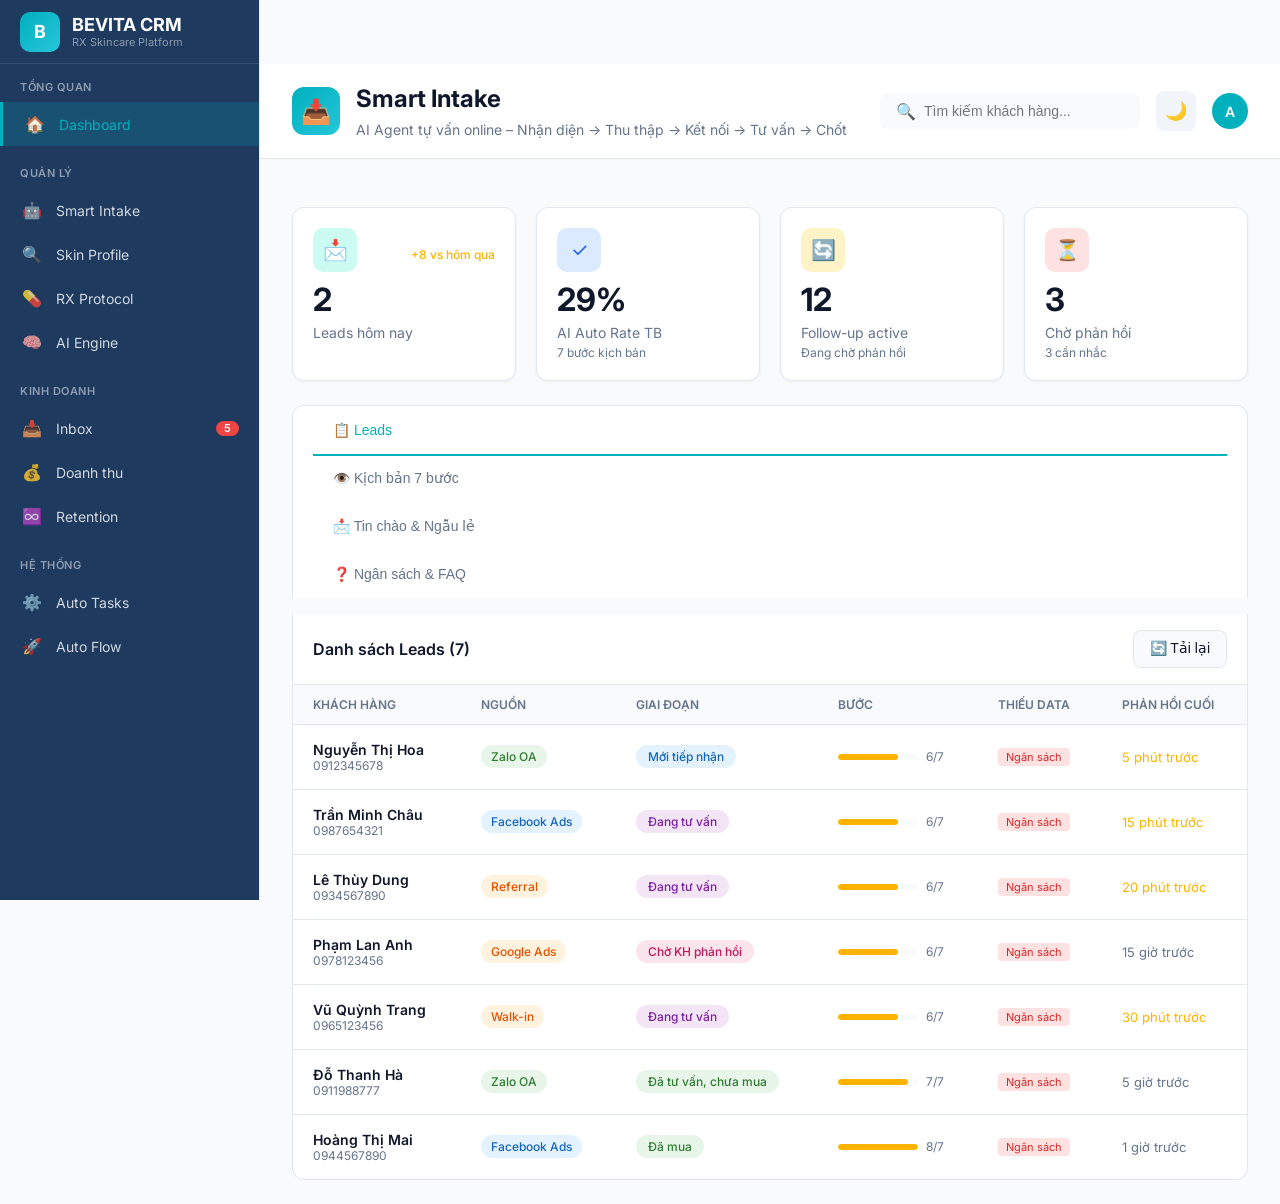
==== commit 4da9ccae: "feat: update CRM UI to match screenshot - Update sidebar with dark blue (#1E3A5F) background - Add S" ====
--- a/crm/index.html
+++ b/crm/index.html
@@ -8,17 +8,19 @@
     <link href="https://fonts.googleapis.com/css2?family=Inter:wght@400;500;600;700&display=swap" rel="stylesheet">
     <style>
         :root {
-            --primary: #1a3b69;
-            --primary-light: #2d5a9e;
-            --accent: #10B981;
-            --accent-light: #D1FAE5;
+            /* Bevita Brand Colors */
+            --primary: #00B0BD;
+            --primary-light: #26C6DA;
+            --primary-100: #B2EBF2;
+            --accent: #FFB300;
+            --accent-light: #FFF8E1;
             --warning: #F59E0B;
             --danger: #EF4444;
-            --bg: #F3F4F6;
+            --bg: #F8FAFC;
             --surface: #FFFFFF;
-            --border: #E5E7EB;
-            --text: #111827;
-            --text-secondary: #6B7280;
+            --border: #E2E8F0;
+            --text: #0F172A;
+            --text-secondary: #64748B;
         }
 
         * {
@@ -43,7 +45,7 @@
         /* Sidebar */
         .sidebar {
             width: 260px;
-            background: var(--primary);
+            background: #1E3A5F;
             color: white;
             padding: 0;
             flex-shrink: 0;
@@ -66,23 +68,26 @@
         .logo-icon {
             width: 40px;
             height: 40px;
-            background: var(--accent);
+            background: linear-gradient(135deg, #00B0BD 0%, #26C6DA 100%);
             border-radius: 10px;
             display: flex;
             align-items: center;
             justify-content: center;
             font-weight: 700;
             font-size: 18px;
+            color: white;
         }
 
         .logo-text h1 {
             font-size: 18px;
             font-weight: 700;
+            color: white;
         }
 
         .logo-text p {
             font-size: 11px;
             opacity: 0.7;
+            color: rgba(255,255,255,0.7);
         }
 
         .sidebar-nav {
@@ -90,7 +95,7 @@
         }
 
         .nav-section {
-            margin-bottom: 24px;
+            margin-bottom: 20px;
         }
 
         .nav-section-title {
@@ -100,6 +105,7 @@
             padding: 0 20px;
             margin-bottom: 8px;
             letter-spacing: 0.5px;
+            font-weight: 600;
         }
 
         .nav-item {
@@ -111,6 +117,7 @@
             text-decoration: none;
             transition: all 0.2s;
             cursor: pointer;
+            font-size: 14px;
         }
 
         .nav-item:hover {
@@ -119,22 +126,23 @@
         }
 
         .nav-item.active {
-            background: rgba(255,255,255,0.15);
-            color: white;
-            border-left: 3px solid var(--accent);
+            background: rgba(0,176,189,0.2);
+            color: #00B0BD;
+            border-left: 3px solid #00B0BD;
         }
 
         .nav-item .badge {
             margin-left: auto;
-            background: var(--danger);
+            background: #EF4444;
             color: white;
             font-size: 11px;
             padding: 2px 8px;
             border-radius: 10px;
+            font-weight: 600;
         }
 
         .nav-icon {
-            font-size: 18px;
+            font-size: 16px;
             width: 24px;
             text-align: center;
         }
@@ -147,9 +155,9 @@
         }
 
         /* Header */
-        .top-header {
+        .page-header {
             background: var(--surface);
-            padding: 16px 32px;
+            padding: 20px 32px;
             border-bottom: 1px solid var(--border);
             display: flex;
             align-items: center;
@@ -157,6 +165,41 @@
             position: sticky;
             top: 0;
             z-index: 100;
+        }
+
+        .page-header-left {
+            display: flex;
+            align-items: center;
+            gap: 16px;
+        }
+
+        .page-header-icon {
+            width: 48px;
+            height: 48px;
+            background: linear-gradient(135deg, #00B0BD 0%, #26C6DA 100%);
+            border-radius: 12px;
+            display: flex;
+            align-items: center;
+            justify-content: center;
+            font-size: 24px;
+        }
+
+        .page-header-info {
+            display: flex;
+            flex-direction: column;
+        }
+
+        .page-title {
+            font-size: 20px;
+            font-weight: 700;
+            color: var(--text);
+            margin: 0;
+        }
+
+        .page-subtitle {
+            font-size: 13px;
+            color: var(--text-secondary);
+            margin: 4px 0 0 0;
         }
 
         .breadcrumb {
@@ -1231,11 +1274,13 @@
         <!-- Main Content -->
         <main class="main-content">
             <!-- Header -->
-            <header class="top-header">
-                <div class="breadcrumb">
-                    <a href="#">BEVITA CRM</a>
-                    <span>/</span>
-                    <span id="breadcrumb-current">Dashboard</span>
+            <header class="page-header">
+                <div class="page-header-left">
+                    <div class="page-header-icon">📥</div>
+                    <div class="page-header-info">
+                        <h1 class="page-title">Smart Intake</h1>
+                        <p class="page-subtitle">AI Agent tự vấn online – Nhận diện → Thu thập → Kết nối → Tư vấn → Chốt</p>
+                    </div>
                 </div>
                 <div class="header-actions">
                     <div class="search-box">
@@ -1292,16 +1337,16 @@
                 <!-- Tabs -->
                 <div class="tabs">
                     <div class="tab active" data-tab="leads" onclick="CRM.switchTab('leads')">
-                        📩 Leads
+                        📋 Leads
                     </div>
                     <div class="tab" data-tab="script" onclick="CRM.switchTab('script')">
-                        📊 Kịch bản 7 bước
+                        👁️ Kịch bản 7 bước
                     </div>
                     <div class="tab" data-tab="greeting" onclick="CRM.switchTab('greeting')">
-                        💬 Tin chào & Ngoại lệ
+                        📩 Tin chào & Ngẫu lẻ
                     </div>
                     <div class="tab" data-tab="faq" onclick="CRM.switchTab('faq')">
-                        💡 Ngân sách & FAQ
+                        ❓ Ngân sách & FAQ
                     </div>
                 </div>
 
@@ -1310,7 +1355,7 @@
                     <div class="table-header">
                         <div class="table-title">Danh sách Leads <span id="totalLeads">(0)</span></div>
                         <div class="table-actions">
-                            <button class="btn btn-secondary" onclick="CRM.refreshData()">
+                            <button type="button" class="btn btn-secondary" onclick="CRM.refreshData()">
                                 🔄 Tải lại
                             </button>
                         </div>
@@ -1331,7 +1376,7 @@
         <div class="modal">
             <div class="modal-header">
                 <div class="modal-title">Chi tiết khách hàng</div>
-                <button class="modal-close" onclick="CRM.closeModal()">×</button>
+                <button type="button" class="modal-close" onclick="CRM.closeModal()">×</button>
             </div>
             <div class="modal-body" id="leadModalContent">
                 <!-- Dynamic Content -->
